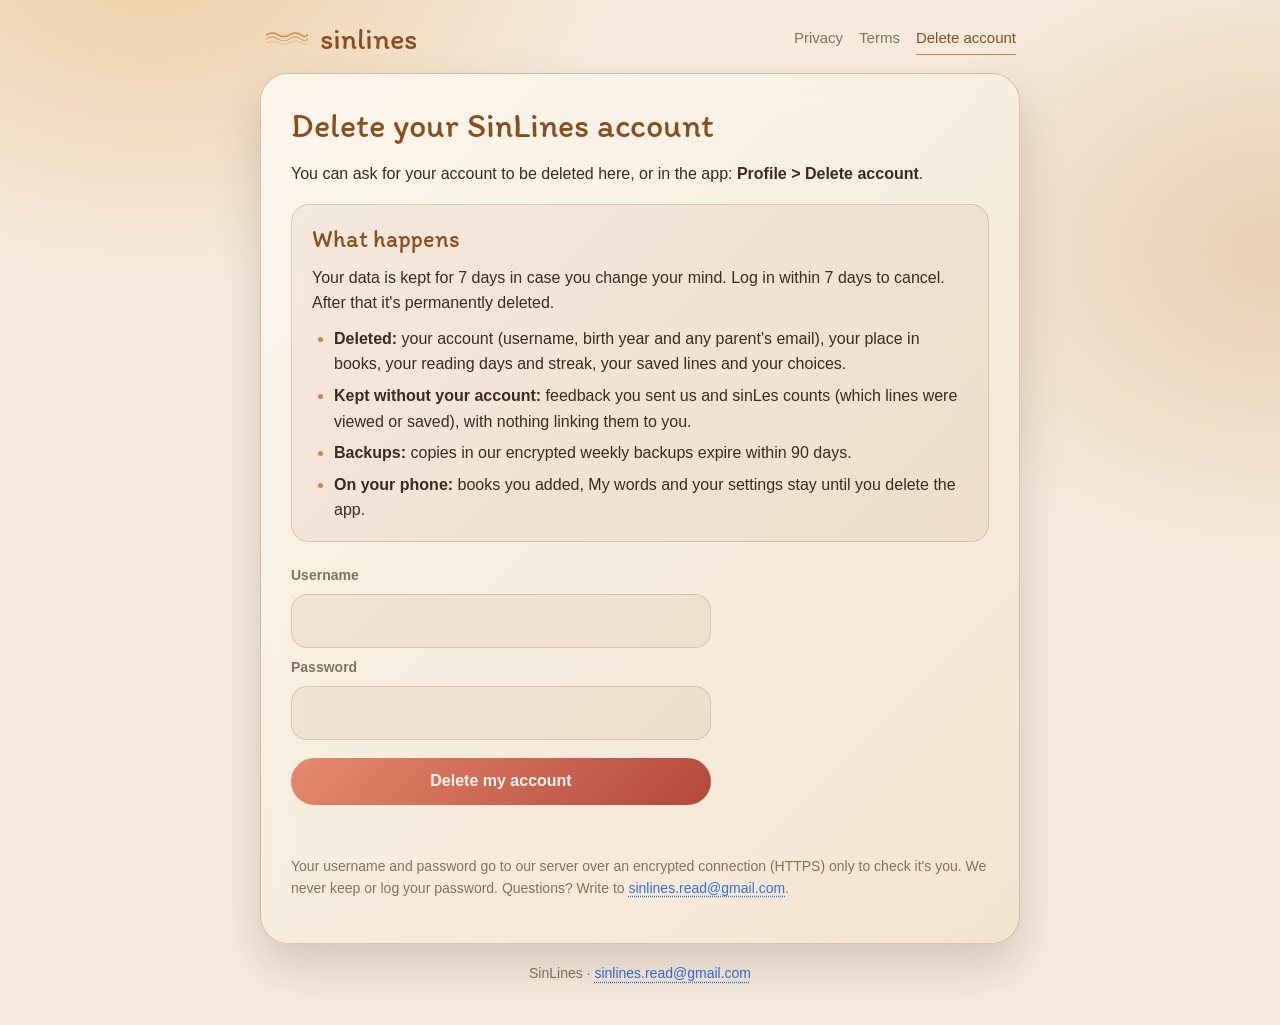
==== delete-account.html @ aac75852 "Publish the SinLines legal pages" ====
<!doctype html>
<html lang="en">
<head>
  <meta charset="utf-8">
  <meta name="viewport" content="width=device-width, initial-scale=1">
  <title>Delete your account · SinLines</title>
  <meta name="description" content="Ask for your SinLines account and its data to be deleted.">
  <link rel="icon" href="favicon.png">
  <link rel="stylesheet" href="sinlines.css">
  <meta name="sinlines-delete-endpoint" content="https://urlhupulqodwwtcmhtns.supabase.co/functions/v1/bright-processor">
</head>
<body>
  <!-- Generated by scripts/build-legal.js from docs/legal. Don't edit it here. -->
  <header class="top">
    <a class="brand" href="index.html"><svg class="waves" viewBox="0 0 56 18" aria-hidden="true"><path d="M3 4.5 C8 1.5 12 1.5 17 4.5 S26 7.5 31 4.5 S40 1.5 45 4.5 S50 7.5 53 4.5" stroke-opacity="0.95" stroke-width="1.7"/><path d="M3 9.5 C8 6.1 12 6.1 17 9.5 S26 12.9 31 9.5 S40 6.1 45 9.5 S50 12.9 53 9.5" stroke-opacity="0.62" stroke-width="1.4"/><path d="M3 14.2 C8 11.6 12 11.6 17 14.2 S26 16.8 31 14.2 S40 11.6 45 14.2 S50 16.8 53 14.2" stroke-opacity="0.36" stroke-width="1.2"/></svg><span>sinlines</span></a>
    <nav>
      <a href="privacy.html">Privacy</a>
      <a href="terms.html">Terms</a>
      <a href="delete-account.html" aria-current="page">Delete account</a>
    </nav>
  </header>
  <main class="sheet">
    <h1>Delete your SinLines account</h1>
    <p>You can ask for your account to be deleted here, or in the app: <strong>Profile &gt; Delete account</strong>.</p>
    <div class="box">
      <h2>What happens</h2>
      <p>Your data is kept for 7 days in case you change your mind. Log in within 7 days to cancel. After that it's permanently deleted.</p>
      <ul>
        <li><strong>Deleted:</strong> your account (username, birth year and any parent's email), your place in books, your reading days and streak, your saved lines and your choices.</li>
        <li><strong>Kept without your account:</strong> feedback you sent us and sinLes counts (which lines were viewed or saved), with nothing linking them to you.</li>
        <li><strong>Backups:</strong> copies in our encrypted weekly backups expire within 90 days.</li>
        <li><strong>On your phone:</strong> books you added, My words and your settings stay until you delete the app.</li>
      </ul>
    </div>
    <form id="delete-form" class="form" novalidate>
      <label for="username">Username</label>
      <input id="username" name="username" autocomplete="username" autocapitalize="none" spellcheck="false" maxlength="20" required>
      <label for="password">Password</label>
      <input id="password" name="password" type="password" autocomplete="current-password" maxlength="200" required>
      <button id="delete-button" class="danger" type="submit">Delete my account</button>
      <p id="delete-status" class="status" role="status" aria-live="polite"></p>
    </form>
    <p class="small">Your username and password go to our server over an encrypted connection (HTTPS) only to check it's you. We never keep or log your password. Questions? Write to <a href="mailto:sinlines.read@gmail.com">sinlines.read@gmail.com</a>.</p>
  </main>
  <footer class="bottom">SinLines · <a href="mailto:sinlines.read@gmail.com">sinlines.read@gmail.com</a></footer>
  <script>
    (function () {
      var form = document.getElementById('delete-form');
      var button = document.getElementById('delete-button');
      var status = document.getElementById('delete-status');
      var endpoint = document.querySelector('meta[name="sinlines-delete-endpoint"]').content;
      var show = function (text, good) {
        status.textContent = text;
        status.className = 'status ' + (good ? 'good' : 'bad');
      };
      if (endpoint.indexOf('PLACEHOLDER') >= 0) {
        show('This page is not connected to SinLines yet.', false);
        button.disabled = true;
        return;
      }
      form.addEventListener('submit', function (event) {
        event.preventDefault();
        var username = form.username.value.trim();
        var password = form.password.value;
        if (!/^[A-Za-z0-9]{3,20}$/.test(username)) return show('Usernames are 3–20 letters or numbers.', false);
        if (!password) return show('Enter your password.', false);
        button.disabled = true;
        button.textContent = 'One moment…';
        status.textContent = '';
        fetch(endpoint, {
          method: 'POST',
          headers: { 'Content-Type': 'application/json' },
          body: JSON.stringify({ username: username, password: password })
        })
          .then(function (res) {
            return res.json().catch(function () { return {}; }).then(function (body) { return { code: res.status, body: body }; });
          })
          .then(function (reply) {
            form.password.value = '';
            if (reply.code === 200 && reply.body.ok) {
              var day = new Date(reply.body.deleteAfter).toLocaleDateString(undefined, { day: 'numeric', month: 'long', year: 'numeric' });
              show('Done. Your account will be permanently deleted on ' + day + '. Changed your mind? Log in to the app before then.', true);
              form.reset();
            } else if (reply.code === 401) show('Wrong username or password.', false);
            else if (reply.code === 429) show('Too many tries. Wait a minute and try again.', false);
            else if (reply.code === 400) show('Check your username and password and try again.', false);
            else show('Something went wrong. Please try again later.', false);
          })
          .catch(function () { show("Can't reach SinLines. Check your connection and try again.", false); })
          .then(function () {
            button.disabled = false;
            button.textContent = 'Delete my account';
          });
      });
    })();
  </script>
</body>
</html>
---- sinlines.css ----
/* SinLines' legal pages, in the app's own look: warm beige, amber and brown by day, deep ink and amber
   by night, soft frosted glass, rounded corners, the three sine lines of the logo, and titles in the
   Itim lettering of the "sinlines" wordmark (fonts/OFL.txt). */

@font-face {
  font-family: 'Itim';
  src: url('fonts/Itim-Regular.ttf') format('truetype');
  font-display: swap;
}

:root {
  color-scheme: light dark;
  --bg: #f6ebdd;
  --blob-1: rgba(233, 176, 108, 0.5);
  --blob-2: rgba(201, 135, 60, 0.28);
  --glass-1: rgba(253, 248, 240, 0.9);
  --glass-2: rgba(243, 228, 206, 0.9);
  --edge: rgba(138, 84, 36, 0.3);
  --title: #8a4e1c;
  --text: #3b2a1d;
  --faint: #86705c;
  --accent: #c9873c;
  --link: #2f6fe4;
  --well: rgba(122, 74, 30, 0.07);
  --well-edge: rgba(122, 74, 30, 0.2);
  --good: #2f7d4a;
  --bad: #b4483a;
  --shadow: 0 22px 46px rgba(58, 36, 18, 0.18);
}

@media (prefers-color-scheme: dark) {
  :root {
    --bg: #0d0a09;
    --blob-1: rgba(201, 135, 60, 0.2);
    --blob-2: rgba(242, 200, 121, 0.1);
    --glass-1: rgba(36, 26, 20, 0.88);
    --glass-2: rgba(13, 10, 9, 0.92);
    --edge: rgba(242, 200, 121, 0.3);
    --title: #f2c879;
    --text: #eadfcf;
    --faint: #b9a58c;
    --accent: #f2c879;
    --link: #8ab4ff;
    --well: rgba(255, 240, 220, 0.07);
    --well-edge: rgba(242, 200, 121, 0.22);
    --good: #7fcb94;
    --bad: #e8917f;
    --shadow: 0 22px 46px rgba(0, 0, 0, 0.5);
  }
}

* {
  box-sizing: border-box;
}

html {
  background: var(--bg);
}

body {
  margin: 0;
  min-height: 100vh;
  padding: 0 16px 40px;
  color: var(--text);
  font: 16px/1.6 -apple-system, BlinkMacSystemFont, 'Segoe UI', Roboto, 'Helvetica Neue', Arial, sans-serif;
  background:
    radial-gradient(42rem 30rem at 12% -6%, var(--blob-1), transparent 70%),
    radial-gradient(36rem 28rem at 100% 28%, var(--blob-2), transparent 70%),
    var(--bg);
  background-attachment: fixed;
  overflow-wrap: break-word;
}

a {
  color: var(--link);
  text-decoration: underline dotted;
  text-underline-offset: 3px;
}

.top {
  max-width: 760px;
  margin: 0 auto;
  padding: 22px 4px 18px;
  display: flex;
  flex-wrap: wrap;
  align-items: center;
  justify-content: space-between;
  gap: 10px 20px;
}

.brand {
  display: inline-flex;
  align-items: center;
  gap: 10px;
  color: var(--title);
  font: 30px/1 'Itim', cursive;
  text-decoration: none;
}

.waves {
  width: 46px;
  height: 15px;
  fill: none;
  stroke: var(--accent);
  stroke-linecap: round;
}

nav {
  display: flex;
  flex-wrap: wrap;
  gap: 4px 16px;
  font-size: 15px;
}

nav a {
  color: var(--faint);
  text-decoration: none;
  padding: 4px 0;
  border-bottom: 1.5px solid transparent;
}

nav a[aria-current='page'] {
  color: var(--title);
  border-bottom-color: var(--accent);
}

.sheet {
  max-width: 760px;
  margin: 0 auto;
  padding: 28px 30px 34px;
  border: 1px solid var(--edge);
  border-radius: 28px;
  background: linear-gradient(135deg, var(--glass-1), var(--glass-2));
  -webkit-backdrop-filter: blur(18px);
  backdrop-filter: blur(18px);
  box-shadow: var(--shadow);
}

h1,
h2 {
  font-family: 'Itim', cursive;
  font-weight: 400;
  color: var(--title);
}

h1 {
  margin: 4px 0 14px;
  font-size: 34px;
  line-height: 1.2;
}

h2 {
  margin: 30px 0 8px;
  font-size: 24px;
  line-height: 1.3;
}

p,
ul {
  margin: 10px 0;
}

ul {
  padding-left: 22px;
}

li {
  margin: 6px 0;
}

li::marker {
  color: var(--accent);
}

strong {
  font-weight: 650;
}

.draft {
  display: inline-block;
  margin: 0 0 6px;
  padding: 4px 12px;
  border: 1px solid var(--well-edge);
  border-radius: 999px;
  background: var(--well);
  color: var(--faint);
  font-size: 13px;
}

details {
  margin: 12px 0;
  border: 1px solid var(--well-edge);
  border-radius: 18px;
  background: var(--well);
}

summary {
  position: relative;
  padding: 14px 46px 14px 18px;
  cursor: pointer;
  list-style: none;
  font-weight: 650;
  color: var(--text);
}

summary::-webkit-details-marker {
  display: none;
}

summary::after {
  content: '';
  position: absolute;
  right: 20px;
  top: 50%;
  width: 9px;
  height: 9px;
  margin-top: -7px;
  border-right: 2px solid var(--faint);
  border-bottom: 2px solid var(--faint);
  transform: rotate(45deg);
  transition: transform 0.2s ease;
}

details[open] > summary::after {
  margin-top: -3px;
  transform: rotate(225deg);
}

summary:focus-visible,
button:focus-visible,
input:focus-visible,
a:focus-visible {
  outline: 2px solid var(--accent);
  outline-offset: 2px;
}

.details-body {
  padding: 0 18px 8px;
}

.details-body h2 {
  font-size: 20px;
  margin-top: 18px;
}

.box {
  margin: 18px 0;
  padding: 4px 20px 8px;
  border: 1px solid var(--well-edge);
  border-radius: 18px;
  background: var(--well);
}

.box h2 {
  margin-top: 14px;
}

.cards {
  list-style: none;
  padding: 0;
  display: grid;
  gap: 12px;
}

.cards a {
  display: block;
  padding: 16px 18px;
  border: 1px solid var(--well-edge);
  border-radius: 18px;
  background: var(--well);
  color: var(--text);
  text-decoration: none;
}

.cards strong {
  display: block;
  color: var(--title);
  font: 22px/1.3 'Itim', cursive;
}

.cards span {
  color: var(--faint);
  font-size: 15px;
}

.form {
  display: grid;
  gap: 8px;
  margin: 22px 0 12px;
  max-width: 420px;
}

.form label {
  font-size: 14px;
  font-weight: 650;
  color: var(--faint);
}

.form input {
  width: 100%;
  padding: 13px 15px;
  border: 1px solid var(--well-edge);
  border-radius: 16px;
  background: var(--well);
  color: var(--text);
  font: inherit;
}

button {
  margin-top: 10px;
  padding: 13px 18px;
  border: 0;
  border-radius: 999px;
  font-family: inherit;
  font-size: 16px;
  font-weight: 700;
  line-height: 1.3;
  cursor: pointer;
  color: #2b1a0c;
  background: linear-gradient(135deg, #f4cd84, #c98a3d);
}

button.danger {
  color: #fff4ec;
  background: linear-gradient(135deg, #e58a6e, #b4483a);
}

button:disabled {
  opacity: 0.6;
  cursor: default;
}

.status {
  min-height: 1.6em;
  margin: 6px 0 0;
  font-size: 15px;
}

.status.good {
  color: var(--good);
}

.status.bad {
  color: var(--bad);
}

.small {
  color: var(--faint);
  font-size: 14px;
}

.bottom {
  max-width: 760px;
  margin: 18px auto 0;
  text-align: center;
  color: var(--faint);
  font-size: 14px;
}

@media (max-width: 560px) {
  .sheet {
    padding: 22px 18px 26px;
    border-radius: 24px;
  }

  h1 {
    font-size: 29px;
  }

  h2 {
    font-size: 22px;
  }
}
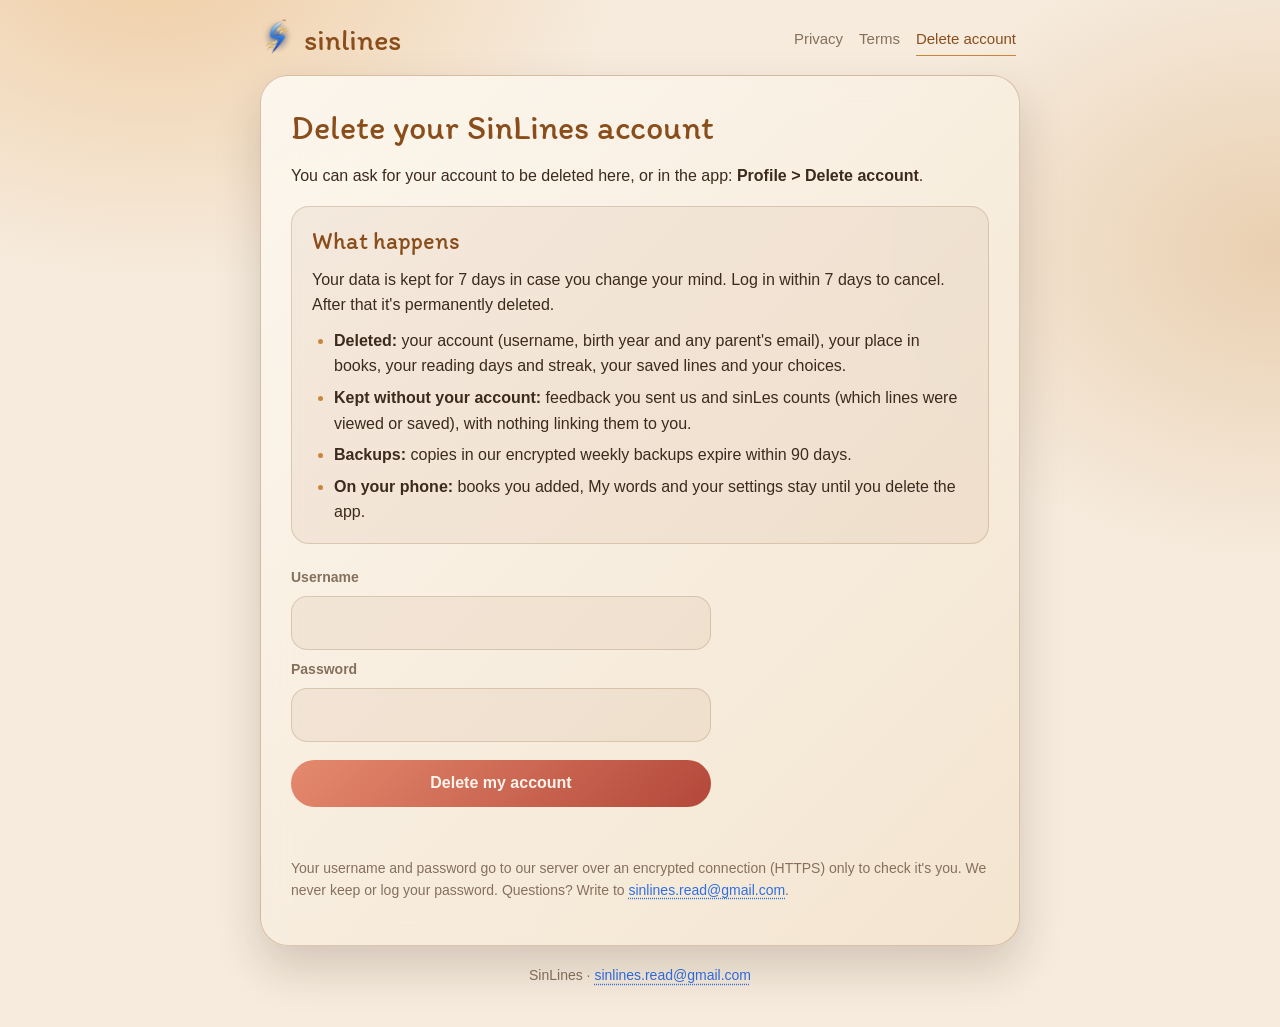
==== commit d94b4011: "Use the sinlines logo with its ™ for the tab, search and share icons New favicon (png and ico), iPho" ====
--- a/delete-account.html
+++ b/delete-account.html
@@ -12,7 +12,7 @@
 <body>
   <!-- Generated by scripts/build-legal.js from docs/legal. Don't edit it here. -->
   <header class="top">
-    <a class="brand" href="index.html"><svg class="waves" viewBox="0 0 56 18" aria-hidden="true"><path d="M3 4.5 C8 1.5 12 1.5 17 4.5 S26 7.5 31 4.5 S40 1.5 45 4.5 S50 7.5 53 4.5" stroke-opacity="0.95" stroke-width="1.7"/><path d="M3 9.5 C8 6.1 12 6.1 17 9.5 S26 12.9 31 9.5 S40 6.1 45 9.5 S50 12.9 53 9.5" stroke-opacity="0.62" stroke-width="1.4"/><path d="M3 14.2 C8 11.6 12 11.6 17 14.2 S26 16.8 31 14.2 S40 11.6 45 14.2 S50 16.8 53 14.2" stroke-opacity="0.36" stroke-width="1.2"/></svg><span>sinlines</span></a>
+    <a class="brand" href="index.html"><picture><source srcset="logo-tm.png" media="(prefers-color-scheme: dark)"><img class="brand-logo" src="logo-tm-ink.png" alt="" width="46" height="46"></picture><span>sinlines</span></a>
     <nav>
       <a href="privacy.html">Privacy</a>
       <a href="terms.html">Terms</a>
--- a/sinlines.css
+++ b/sinlines.css
@@ -97,6 +97,12 @@
   text-decoration: none;
 }
 
+.brand-logo {
+  width: 46px;
+  height: 46px;
+  margin: -8px -6px -8px -10px;
+}
+
 .waves {
   width: 46px;
   height: 15px;
